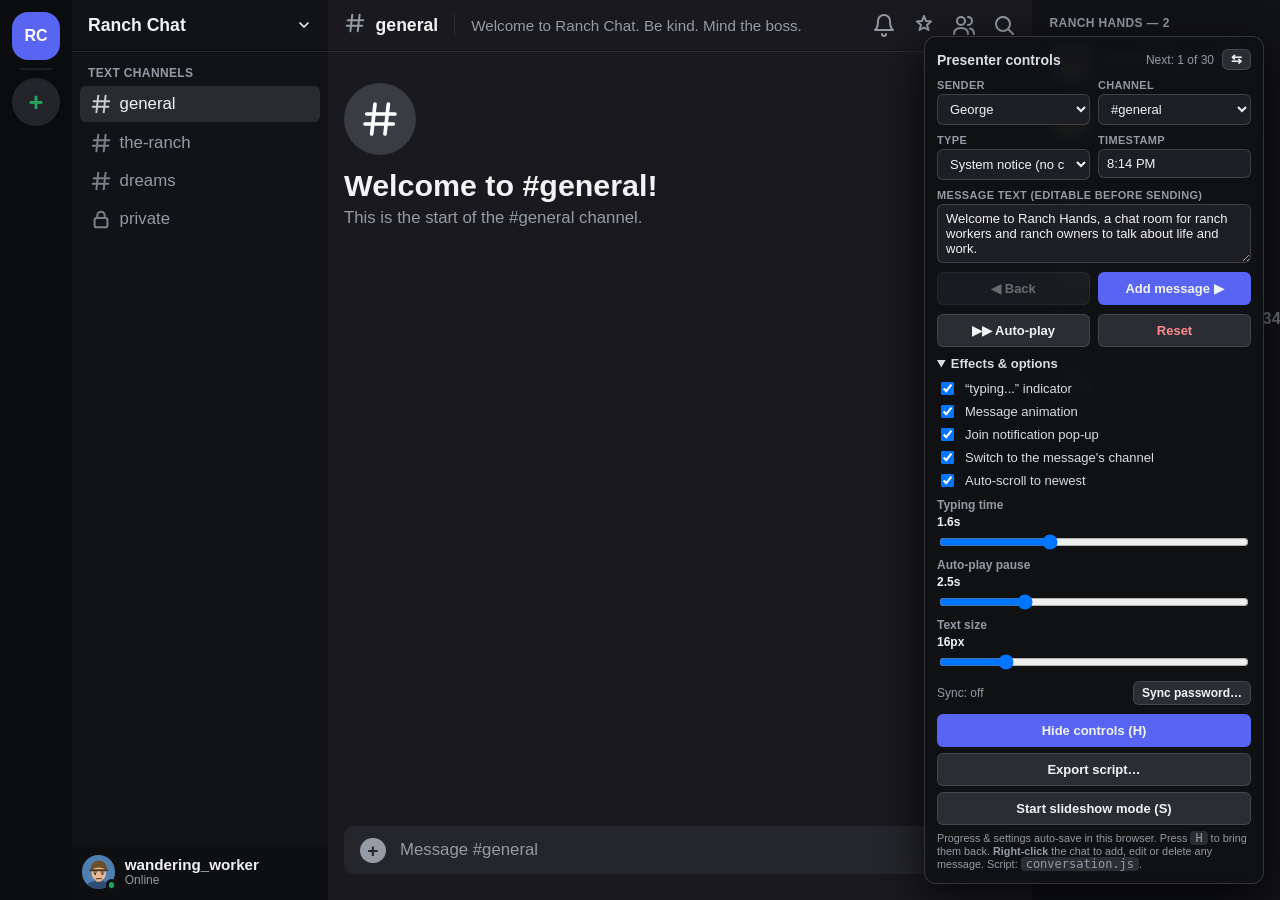
==== index.html @ a41a87ce "Ranch Chat" ====
<!doctype html>
<html lang="en">
<head>
<meta charset="utf-8">
<meta name="robots" content="noindex, nofollow">
<meta name="viewport" content="width=device-width, initial-scale=1">
<title>Ranch Chat</title>
<link rel="stylesheet" href="style.css">
</head>
<body>

<div class="app">
  <nav class="servers">
    <div class="server active" title="Ranch Chat">RC</div>
    <div class="server-sep"></div>
    <div class="server add">+</div>
  </nav>

  <aside class="channels">
    <header class="server-name"><span>Ranch Chat</span>
      <svg width="16" height="16" viewBox="0 0 24 24"><path d="M6 9l6 6 6-6" fill="none" stroke="currentColor" stroke-width="2.5" stroke-linecap="round" stroke-linejoin="round"/></svg>
    </header>
    <div class="channel-scroll">
      <div class="cat">TEXT CHANNELS</div>
      <ul id="channelList"></ul>
    </div>
    <div class="userbar" id="userbar"></div>
  </aside>

  <main class="chat">
    <header class="chat-header" id="chatHeader"></header>
    <div class="messages" id="messages"></div>
    <footer class="composer">
      <div class="input">
        <span class="plus">+</span>
        <span class="placeholder" id="placeholder"></span>
        <span class="input-icons">
          <svg width="22" height="22" viewBox="0 0 24 24" fill="none" stroke="currentColor" stroke-width="2"><rect x="3" y="8" width="18" height="13" rx="2"/><path d="M12 8v13M3 12h18M12 8c-3 0-5-1-5-3s3-2 5 3c2-5 5-5 5-3s-2 3-5 3z"/></svg>
          <svg width="22" height="22" viewBox="0 0 24 24" fill="none" stroke="currentColor" stroke-width="2"><circle cx="12" cy="12" r="9"/><path d="M8 14s1.5 2.5 4 2.5S16 14 16 14M9 9.5h.01M15 9.5h.01" stroke-linecap="round"/></svg>
        </span>
      </div>
      <div class="typing" id="typing"></div>
    </footer>
    <div class="toasts" id="toasts"></div>
  </main>

  <aside class="members" id="members"></aside>
</div>

<!-- ============ PRESENTER CONTROLS (hidden in presentation mode) ============ -->
<section class="panel" id="panel">
  <div class="p-head">
    <strong>Presenter controls</strong>
    <span class="p-prog" id="pProg"></span>
    <button class="p-ghost" id="pDock" title="Move panel to the other side">&#8646;</button>
  </div>

  <div class="p-row">
    <label>Sender
      <select id="fChar"></select>
    </label>
    <label>Channel
      <select id="fChan"></select>
    </label>
  </div>
  <div class="p-row">
    <label>Type
      <select id="fType">
        <option value="message">Message</option>
        <option value="join">&ldquo;Joined the server&rdquo;</option>
        <option value="system">System notice (no character)</option>
        <option value="slide">Title slide (1st line = title)</option>
      </select>
    </label>
    <label>Timestamp
      <input id="fTime" type="text" placeholder="8:14 PM">
    </label>
  </div>
  <label class="p-full">Message text (editable before sending)
    <textarea id="fText" rows="3" placeholder="Type or edit the next message..."></textarea>
  </label>

  <div class="p-btns">
    <button id="bBack" title="Left arrow / Page Up">&#9664; Back</button>
    <button id="bNext" class="primary" title="Right arrow / Space / Page Down">Add message &#9654;</button>
  </div>
  <div class="p-btns">
    <button id="bAuto">&#9654;&#9654; Auto-play</button>
    <button id="bReset" class="danger">Reset</button>
  </div>

  <details open>
    <summary>Effects &amp; options</summary>
    <label class="chk"><input type="checkbox" id="xTyping" checked> &ldquo;typing...&rdquo; indicator</label>
    <label class="chk"><input type="checkbox" id="xAnim" checked> Message animation</label>
    <label class="chk"><input type="checkbox" id="xToast" checked> Join notification pop-up</label>
    <label class="chk"><input type="checkbox" id="xFollow" checked> Switch to the message's channel</label>
    <label class="chk"><input type="checkbox" id="xScroll" checked> Auto-scroll to newest</label>
    <label class="p-range">Typing time <span id="vTyping"></span>
      <input type="range" id="xTypingMs" min="300" max="4000" step="100">
    </label>
    <label class="p-range">Auto-play pause <span id="vAuto"></span>
      <input type="range" id="xAutoSec" min="0.5" max="8" step="0.5">
    </label>
    <label class="p-range">Text size <span id="vSize"></span>
      <input type="range" id="xSize" min="13" max="28" step="1" value="16">
    </label>
  </details>

  <div class="p-sync"><span id="syncStatus">Sync: off</span><button id="bSync">Sync password&hellip;</button></div>

  <div class="p-foot">
    <button id="bHide" class="primary">Hide controls (H)</button>
    <button id="bExport">Export script&hellip;</button>
    <button id="bShow">Start slideshow mode (S)</button>
    <small>Progress &amp; settings auto-save in this browser. Press <kbd>H</kbd> to bring them back. <b>Right-click</b> the chat to add, edit or delete any message. Script: <code>conversation.js</code>.</small>
  </div>
</section>

<div class="slide" id="slide"></div>
<div id="progress"></div>
<button id="exitShow" type="button">&#10005; Exit slideshow</button>
<div class="ctx" id="ctx"></div>

<dialog id="editor">
  <form method="dialog" id="eForm">
    <h3 id="eTitle">Message</h3>
    <div class="e-row">
      <label>Sender<select id="eChar"></select></label>
      <label>Channel<select id="eChan"></select></label>
    </div>
    <div class="e-row">
      <label>Type<select id="eType"><option value="message">Message</option><option value="join">&ldquo;Joined the server&rdquo;</option><option value="system">System notice</option></select></label>
      <label>Timestamp<input id="eTime" type="text" placeholder="8:14 PM"></label>
    </div>
    <label>Text<textarea id="eText" rows="4"></textarea></label>
    <div class="e-btns">
      <small>Ctrl+Enter to save</small>
      <button type="button" id="eCancel">Cancel</button>
      <button type="submit" id="eSave" class="primary">Save</button>
    </div>
  </form>
</dialog>

<dialog id="exporter" class="dlg">
  <h3>Export script</h3>
  <p class="x-note">Your on-screen messages (including right-click edits) plus anything not yet sent. Paste over <code>SCRIPT</code> in <code>conversation.js</code>, or download a complete replacement file.</p>
  <textarea id="xText" readonly spellcheck="false"></textarea>
  <div class="e-btns">
    <button type="button" id="xClose">Close</button>
    <button type="button" id="xCopy">Copy SCRIPT</button>
    <button type="button" id="xDownload" class="primary">Download conversation.js</button>
  </div>
</dialog>

<script src="conversation.js"></script>
<script src="app.js"></script>
</body>
</html>
---- style.css ----
:root {
  --servers: #0b0c0e;
  --side: #121316;
  --chat: #1a1a1e;
  --hover: #ffffff0d;
  --active: #ffffff1a;
  --text: #dbdee1;
  --bright: #f2f3f5;
  --muted: #949ba4;
  --accent: #5865f2;
  --green: #23a55a;
  --line: #ffffff14;
}
* { box-sizing: border-box; }
html { font-size: 16px; }
body {
  margin: 0; height: 100vh; overflow: hidden;
  background: var(--chat); color: var(--text);
  font-family: "gg sans", "Segoe UI", "Helvetica Neue", Helvetica, Arial, sans-serif;
}

/* ---------- layout ---------- */
.app { display: grid; grid-template-columns: 4.5rem 16rem 1fr 15.5rem; height: 100vh; }
.servers { background: var(--servers); display: flex; flex-direction: column; align-items: center; padding-top: .75rem; gap: .5rem; }
.server { width: 3rem; height: 3rem; border-radius: 1rem; background: var(--accent); color: #fff; font-weight: 700; display: grid; place-items: center; }
.server.add { background: #23252a; color: var(--green); font-size: 1.6rem; border-radius: 50%; }
.server-sep { width: 2rem; height: 2px; background: var(--line); }

.channels { background: var(--side); display: flex; flex-direction: column; min-height: 0; }
.server-name { height: 3.2rem; padding: 0 1rem; display: flex; align-items: center; justify-content: space-between; font-weight: 700; font-size: 1.1rem; color: var(--bright); border-bottom: 1px solid #00000040; box-shadow: 0 1px 0 var(--line); }
.channel-scroll { flex: 1; overflow: hidden; padding: .9rem .5rem; }
.cat { font-size: .75rem; font-weight: 700; letter-spacing: .03em; color: var(--muted); padding: 0 .5rem .4rem; }
#channelList { list-style: none; margin: 0; padding: 0; }
.channel { display: flex; align-items: center; gap: .5rem; padding: .45rem .6rem; margin-bottom: 2px; border-radius: 6px; color: var(--muted); font-size: 1.05rem; cursor: pointer; position: relative; user-select: none; }
.channel:hover { background: var(--hover); color: var(--text); }
.channel.active { background: var(--active); color: var(--bright); }
.channel.unread { color: var(--bright); font-weight: 600; }
.channel.unread::before { content: ""; position: absolute; left: -.5rem; top: 50%; width: 4px; height: 8px; margin-top: -4px; background: #fff; border-radius: 0 4px 4px 0; }
.channel svg { flex: none; opacity: .8; }

.userbar { height: 3.5rem; background: #0e0f11; display: flex; align-items: center; gap: .6rem; padding: 0 .6rem; }
.userbar .u-name { font-weight: 600; font-size: .95rem; color: var(--bright); line-height: 1.1; }
.userbar .u-sub { font-size: .75rem; color: var(--muted); }

/* ---------- chat ---------- */
.chat { display: flex; flex-direction: column; min-width: 0; min-height: 0; position: relative; background: var(--chat); }
.chat-header { height: 3.2rem; flex: none; display: flex; align-items: center; gap: .6rem; padding: 0 1rem; border-bottom: 1px solid #00000040; box-shadow: 0 1px 0 var(--line); }
.chat-header .h-name { font-weight: 700; color: var(--bright); font-size: 1.1rem; }
.chat-header .h-sep { width: 1px; height: 1.4rem; background: var(--line); margin: 0 .4rem; }
.chat-header .h-topic { color: var(--muted); font-size: .95rem; white-space: nowrap; overflow: hidden; text-overflow: ellipsis; flex: 1; }
.chat-header .h-icons { display: flex; gap: 1rem; color: var(--muted); }

.messages { flex: 1; overflow-y: auto; padding: 1rem 0 .5rem; scrollbar-width: thin; scrollbar-color: #0b0c0e transparent; }
.intro { padding: 1rem 1rem 1.2rem; }
.intro .big { width: 4.5rem; height: 4.5rem; border-radius: 50%; background: #3a3c43; display: grid; place-items: center; color: #fff; margin-bottom: .8rem; }
.intro h2 { margin: 0 0 .3rem; font-size: 1.9rem; color: var(--bright); }
.intro p { margin: 0; color: var(--muted); font-size: 1.05rem; }

.divider { display: flex; align-items: center; gap: .8rem; margin: 1.2rem 1rem .4rem; color: var(--muted); font-size: .8rem; font-weight: 600; }
.divider::before, .divider::after { content: ""; flex: 1; height: 1px; background: var(--line); }

.msg { display: flex; padding: .12rem 1rem .12rem 1rem; position: relative; }
.msg:hover { background: #ffffff08; }
.msg.first { margin-top: 1.1rem; }
.msg .gutter { width: 3.6rem; flex: none; }
.msg .body { min-width: 0; flex: 1; }
.msg .head { display: flex; align-items: baseline; gap: .5rem; }
.msg .name { font-weight: 600; font-size: 1.1rem; }
.msg .time { font-size: .78rem; color: var(--muted); }
.msg .text { font-size: 1.1rem; line-height: 1.45; color: var(--text); word-wrap: break-word; }
.msg .edited { font-size: .65rem; color: var(--muted); margin-left: .3rem; }
.msg.grouped .gutter { display: flex; align-items: center; justify-content: flex-end; padding-right: .9rem; }
.msg.grouped .hovertime { font-size: .62rem; color: var(--muted); visibility: hidden; white-space: nowrap; }
.msg.grouped:hover .hovertime { visibility: visible; }
.mention { background: #5865f24d; color: #c9cdfb; padding: 0 .2rem; border-radius: 3px; font-weight: 500; }
.msg.join { margin-top: .7rem; align-items: center; }
.msg.join .gutter { display: flex; justify-content: center; padding-right: .5rem; color: var(--green); }
.msg.join .body { font-size: 1.05rem; color: var(--muted); }
.msg.join b { font-weight: 600; }

.msg.enter { animation: msgIn .28s ease-out; }
@keyframes msgIn { from { opacity: 0; transform: translateY(10px); } to { opacity: 1; transform: none; } }
body.no-anim .msg.enter, body.no-anim .toast { animation: none; }

/* ---------- avatars ---------- */
.avatar { position: relative; width: 2.75rem; height: 2.75rem; flex: none; }
.avatar .face { width: 100%; height: 100%; border-radius: 50%; overflow: hidden; }
.avatar svg { display: block; width: 100%; height: 100%; }
.avatar.sm { width: 2.1rem; height: 2.1rem; }
.avatar .dot { position: absolute; right: -2px; bottom: -2px; width: 34%; height: 34%; border-radius: 50%; background: var(--green); border: 3px solid var(--side); }
.avatar.off .face { filter: grayscale(1); opacity: .45; }
.avatar.off .dot { background: #80848e; }

/* ---------- composer ---------- */
.composer { flex: none; padding: 0 1rem 0; }
.composer .input { display: flex; align-items: center; gap: .9rem; background: #25262b; border-radius: 10px; padding: 0 1rem; height: 3rem; color: var(--muted); font-size: 1.05rem; }
.composer .plus { width: 1.6rem; height: 1.6rem; border-radius: 50%; background: var(--muted); color: #25262b; display: grid; place-items: center; font-weight: 800; line-height: 1; font-size: 1.2rem; flex: none; }
.composer .placeholder { flex: 1; overflow: hidden; white-space: nowrap; text-overflow: ellipsis; }
.input-icons { display: flex; gap: .9rem; }
.typing { height: 1.6rem; display: flex; align-items: center; gap: .5rem; font-size: .85rem; color: var(--bright); padding-left: .3rem; }
.typing .dots { display: inline-flex; gap: 3px; }
.typing .dots i { width: 6px; height: 6px; border-radius: 50%; background: var(--bright); animation: blink 1.2s infinite ease-in-out; }
.typing .dots i:nth-child(2) { animation-delay: .2s; }
.typing .dots i:nth-child(3) { animation-delay: .4s; }
@keyframes blink { 0%, 80%, 100% { opacity: .25; } 40% { opacity: 1; } }

/* ---------- toasts ---------- */
.toasts { position: absolute; top: 4rem; right: 1rem; display: flex; flex-direction: column; gap: .5rem; pointer-events: none; z-index: 5; }
.toast { display: flex; align-items: center; gap: .8rem; background: #0e0f11; border: 1px solid var(--line); border-radius: 10px; padding: .7rem 1rem; box-shadow: 0 8px 24px #0009; min-width: 17rem; animation: toastIn .35s ease-out; transition: opacity .4s, transform .4s; }
.toast.out { opacity: 0; transform: translateX(20px); }
.toast .t-title { font-size: .75rem; color: var(--muted); font-weight: 700; text-transform: uppercase; letter-spacing: .04em; }
.toast .t-body { font-size: 1rem; color: var(--bright); }
@keyframes toastIn { from { opacity: 0; transform: translateX(30px); } to { opacity: 1; transform: none; } }

/* ---------- members ---------- */
.members { background: var(--side); padding: 1rem .5rem; overflow: hidden; }
.m-cat { font-size: .75rem; font-weight: 700; letter-spacing: .03em; color: var(--muted); padding: .8rem .6rem .4rem; text-transform: uppercase; }
.m-cat:first-child { padding-top: 0; }
.member { display: flex; align-items: center; gap: .7rem; padding: .35rem .6rem; border-radius: 6px; }
.member:hover { background: var(--hover); }
.member .m-name { font-weight: 600; font-size: 1.02rem; line-height: 1.15; }
.member .m-sub { font-size: .78rem; color: var(--muted); }
.member.off .m-name { color: #6d7079 !important; }

/* ---------- presenter panel (px so it ignores the text-size slider) ---------- */
.panel {
  position: fixed; right: 16px; bottom: 16px; width: 340px; max-height: calc(100vh - 32px); overflow-y: auto;
  background: #101114f2; border: 1px solid #ffffff26; border-radius: 12px; padding: 12px;
  box-shadow: 0 12px 40px #000c; z-index: 50; font-size: 13px; color: #dbdee1;
  display: flex; flex-direction: column; gap: 9px; backdrop-filter: blur(4px);
}
.panel.left { right: auto; left: 16px; }
body.present .panel { display: none; }
.p-head { display: flex; align-items: center; gap: 8px; }
.p-head strong { font-size: 14px; }
.p-prog { flex: 1; color: #949ba4; font-size: 12px; text-align: right; }
.p-row { display: grid; grid-template-columns: minmax(0, 1fr) minmax(0, 1fr); gap: 8px; }
.panel select, .panel input[type=text], .panel textarea { min-width: 0; width: 100%; }
.panel label { display: flex; flex-direction: column; gap: 3px; color: #949ba4; font-size: 11px; font-weight: 600; text-transform: uppercase; letter-spacing: .03em; }
.panel select, .panel input[type=text], .panel textarea {
  background: #1e1f24; color: #f2f3f5; border: 1px solid #ffffff26; border-radius: 6px; padding: 6px 8px; font: inherit; font-size: 13px; text-transform: none; letter-spacing: 0; font-weight: 400;
}
.panel textarea { resize: vertical; }
.panel .err { border-color: #f23f43 !important; }
.p-btns { display: grid; grid-template-columns: 1fr 1fr; gap: 8px; }
.panel button { background: #2b2d33; color: #f2f3f5; border: 1px solid #ffffff1f; border-radius: 6px; padding: 8px 10px; font: inherit; font-weight: 600; cursor: pointer; }
.panel button:hover:not(:disabled) { background: #383b43; }
.panel button:disabled { opacity: .4; cursor: default; }
.panel button.primary { background: var(--accent); border-color: transparent; }
.panel button.primary:hover:not(:disabled) { background: #4752c4; }
.panel button.danger { color: #ff8b8e; }
.panel button.on { background: #1f6f43; }
.p-ghost { padding: 2px 8px !important; }
.panel details summary { cursor: pointer; font-weight: 600; margin-bottom: 6px; }
.panel .chk { flex-direction: row; align-items: center; gap: 8px; text-transform: none; font-size: 13px; color: #dbdee1; font-weight: 400; letter-spacing: 0; padding: 2px 0; }
.panel .p-range { text-transform: none; font-size: 12px; margin-top: 6px; letter-spacing: 0; }
.panel .p-range span { color: #f2f3f5; float: right; }
.p-foot { display: flex; flex-direction: column; gap: 6px; }
.p-foot small { color: #949ba4; }
kbd, code { background: #2b2d33; border-radius: 4px; padding: 0 5px; font-size: 12px; }

@media (max-width: 1000px) { .app { grid-template-columns: 4.5rem 14rem 1fr; } .members { display: none; } }

/* ---------- hover tools, context menu, editor ---------- */
.msg .tools { position: absolute; right: 1rem; top: -.9rem; display: none; gap: 2px; background: #25262b; border: 1px solid var(--line); border-radius: 6px; padding: 2px; z-index: 2; }
.msg:hover .tools { display: flex; }
body.present .msg .tools { display: none; }
.tools button { background: none; border: 0; color: var(--text); font: inherit; font-size: .8rem; padding: .25rem .5rem; border-radius: 4px; cursor: pointer; }
.tools button:hover { background: var(--active); }
.tools button.d:hover { background: #f23f43; color: #fff; }

.ctx { display: none; position: fixed; z-index: 100; min-width: 240px; background: #0e0f11; border: 1px solid #ffffff1f; border-radius: 8px; padding: 6px; box-shadow: 0 8px 24px #000b; font-size: 14px; }
.ctx .ci { display: flex; justify-content: space-between; gap: 24px; padding: 7px 10px; border-radius: 4px; cursor: pointer; color: var(--text); }
.ctx .ci span { color: var(--muted); font-size: 12px; }
.ctx .ci:hover { background: var(--accent); color: #fff; }
.ctx .ci:hover span { color: #ffffffcc; }
.ctx .ci.danger { color: #ff7b7e; }
.ctx .ci.danger:hover { background: #f23f43; color: #fff; }
.ctx hr { border: 0; height: 1px; background: var(--line); margin: 5px 4px; }

dialog#editor { background: #1e1f24; color: var(--text); border: 1px solid #ffffff26; border-radius: 12px; padding: 18px; width: 420px; font-size: 14px; }
dialog#editor::backdrop { background: #000a; }
#editor h3 { margin: 0 0 12px; color: var(--bright); }
#editor form { display: flex; flex-direction: column; gap: 10px; }
.e-row { display: grid; grid-template-columns: 1fr 1fr; gap: 10px; }
#editor label { display: flex; flex-direction: column; gap: 4px; font-size: 11px; font-weight: 600; text-transform: uppercase; letter-spacing: .03em; color: var(--muted); }
#editor select, #editor input, #editor textarea { min-width: 0; background: #121316; color: var(--bright); border: 1px solid #ffffff26; border-radius: 6px; padding: 8px; font: inherit; font-size: 14px; text-transform: none; letter-spacing: 0; font-weight: 400; }
#editor textarea { resize: vertical; }
#editor .err { border-color: #f23f43; }
.e-btns { display: flex; align-items: center; justify-content: flex-end; gap: 8px; }
.e-btns small { flex: 1; color: var(--muted); }
.e-btns button { background: #2b2d33; color: var(--bright); border: 0; border-radius: 6px; padding: 8px 16px; font: inherit; font-weight: 600; cursor: pointer; }
.e-btns button.primary { background: var(--accent); }

/* ---------- slideshow mode ---------- */
body.show { user-select: none; }
body.show .msg .tools { display: none; }
body.show .channel { cursor: default; }
.slide { position: fixed; inset: 0; z-index: 40; display: flex; flex-direction: column; align-items: center; justify-content: center; gap: 1rem; text-align: center; padding: 2rem;
  background: radial-gradient(ellipse at center, #1f2026 0%, #0b0c0e 75%); opacity: 0; pointer-events: none; transition: opacity .5s ease; }
.slide.on { opacity: 1; }
.s-title { font-size: 5.5rem; font-weight: 800; color: var(--bright); letter-spacing: -.02em; }
.s-sub { font-size: 2rem; color: var(--muted); }
.slide.on .s-title { animation: sIn .7s ease-out both; }
.slide.on .s-sub { animation: sIn .7s ease-out .25s both; }
.s-hint { font-size: 1.4rem; color: var(--muted); animation: pulse 2.4s ease-in-out infinite; }
@keyframes sIn { from { opacity: 0; transform: translateY(18px); } to { opacity: 1; transform: none; } }
@keyframes pulse { 50% { opacity: .35; } }
#progress { position: fixed; left: 0; bottom: 0; height: 3px; width: 0; background: var(--accent); z-index: 45; transition: width .4s; opacity: 0; }
body.show #progress { opacity: .7; }

dialog#exporter { background: #1e1f24; color: var(--text); border: 1px solid #ffffff26; border-radius: 12px; padding: 18px; width: min(720px, 92vw); font-size: 14px; }
dialog#exporter::backdrop { background: #000a; }
#exporter h3 { margin: 0 0 8px; color: var(--bright); }
#exporter .x-note { margin: 0 0 10px; color: var(--muted); }
#exporter textarea { width: 100%; height: 340px; margin-bottom: 12px; background: #121316; color: var(--bright); border: 1px solid #ffffff26; border-radius: 6px; padding: 10px; font: 12px/1.5 ui-monospace, Consolas, monospace; resize: vertical; }

.p-sync { display: flex; align-items: center; justify-content: space-between; gap: 8px; color: #949ba4; font-size: 12px; }
.p-sync button { padding: 4px 8px !important; font-size: 12px !important; }

#exitShow { display: none; position: fixed; top: 14px; right: 14px; z-index: 60; padding: 8px 14px; border: 1px solid #ffffff40; border-radius: 8px; background: #101114e6; color: #fff; font: 600 14px system-ui, sans-serif; cursor: pointer; opacity: 0; pointer-events: none; transition: opacity .25s; }
body.show #exitShow { display: block; }
body.show.hint #exitShow { opacity: 1; pointer-events: auto; }

.msg.system { margin-top: .7rem; align-items: center; }
.msg.system .gutter { display: flex; justify-content: center; padding-right: .5rem; color: var(--muted); }
.msg.system .body { font-size: 1.05rem; color: var(--muted); font-style: italic; }
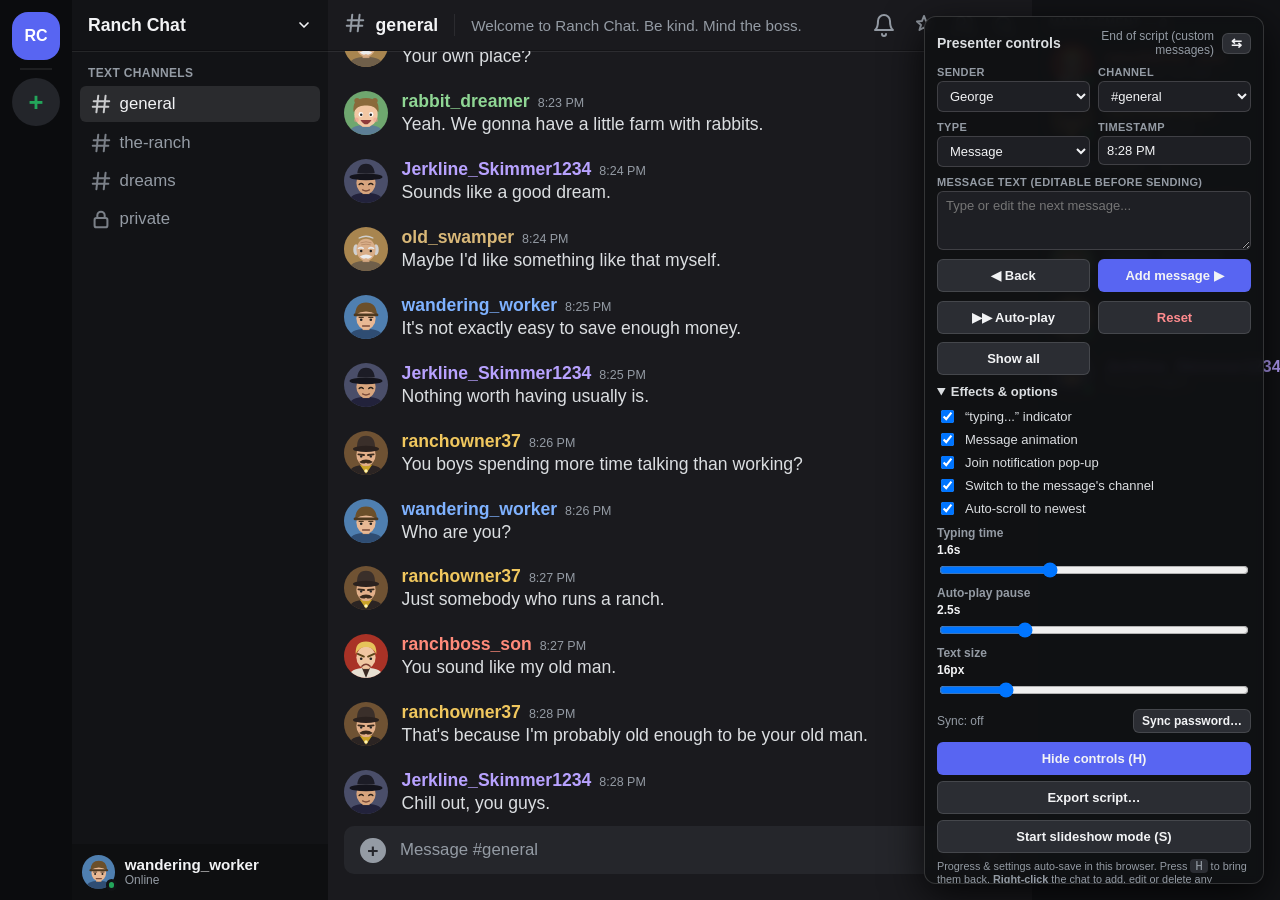
==== commit a08c6021: "Show full conversation by default; reveal progressively only in slideshow/auto-play" ====
--- a/index.html
+++ b/index.html
@@ -87,6 +87,7 @@
   <div class="p-btns">
     <button id="bAuto">&#9654;&#9654; Auto-play</button>
     <button id="bReset" class="danger">Reset</button>
+    <button id="bShowAll">Show all</button>
   </div>
 
   <details open>
